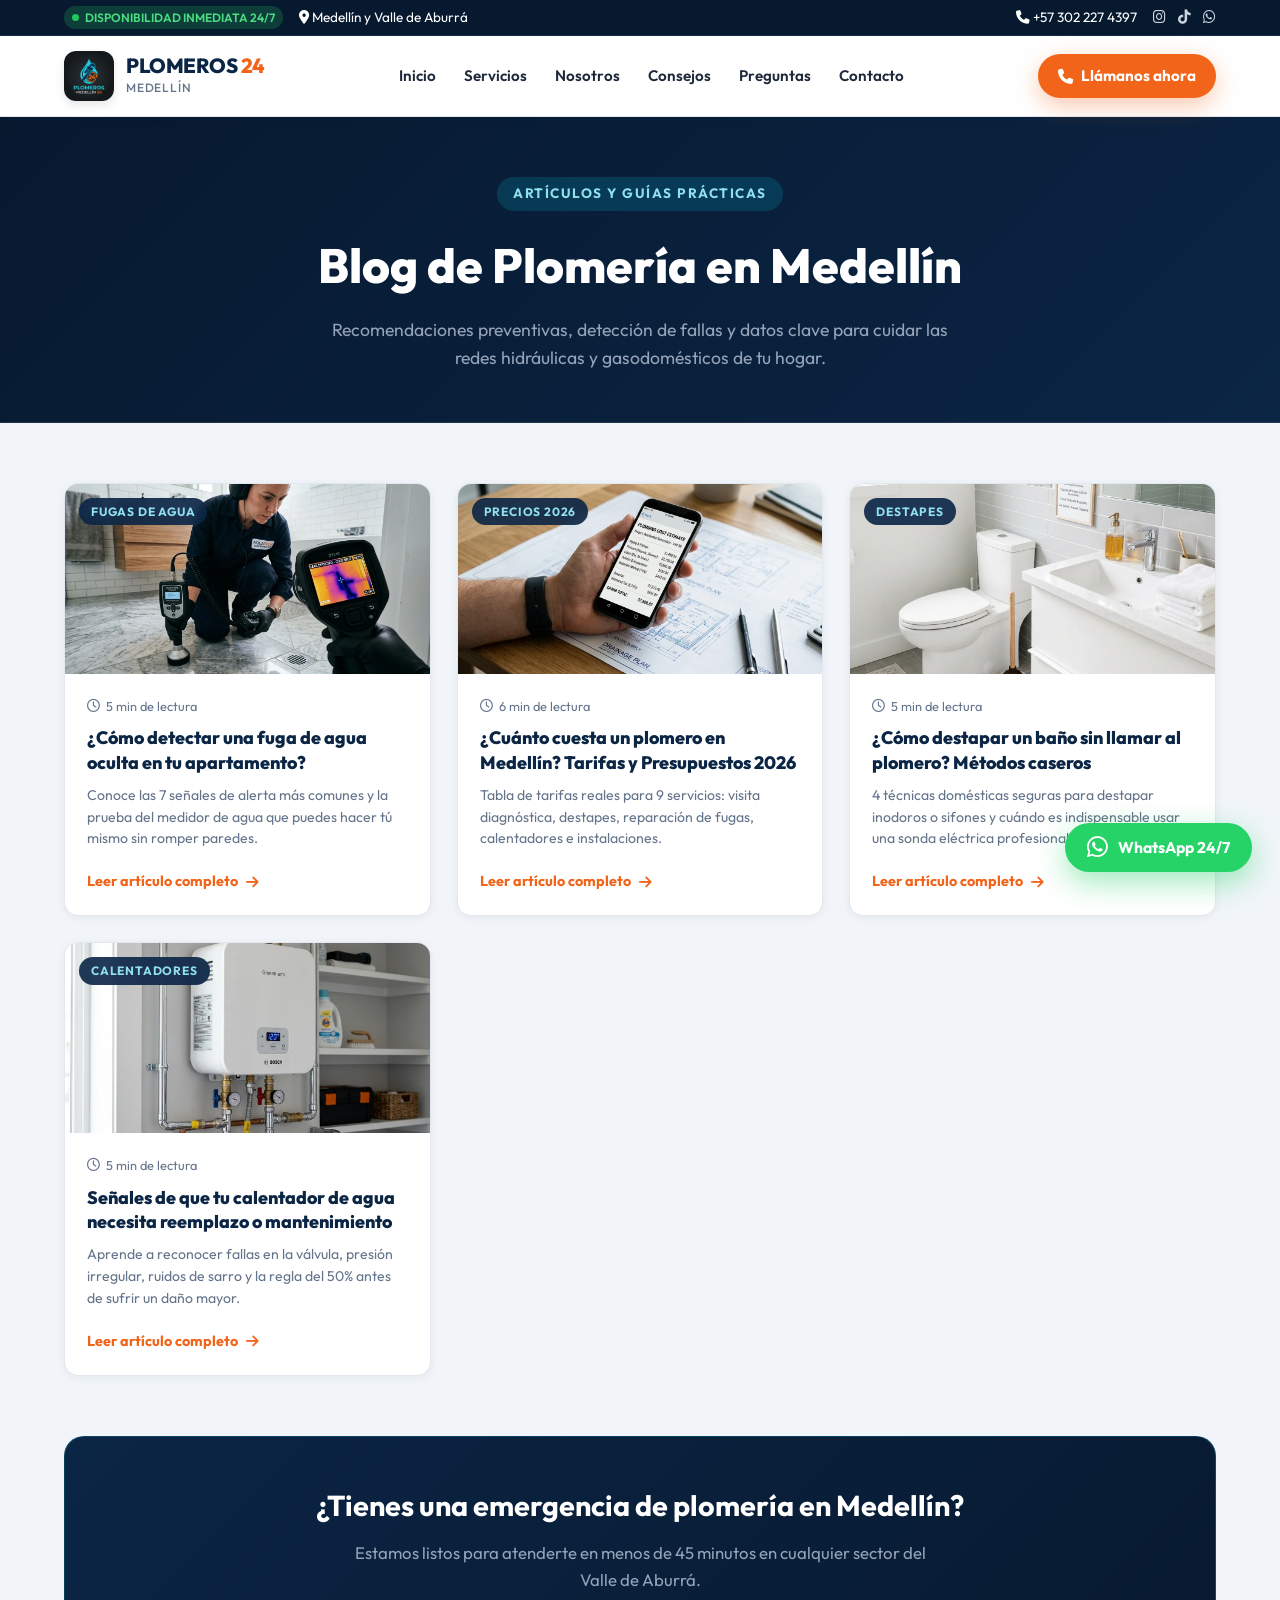
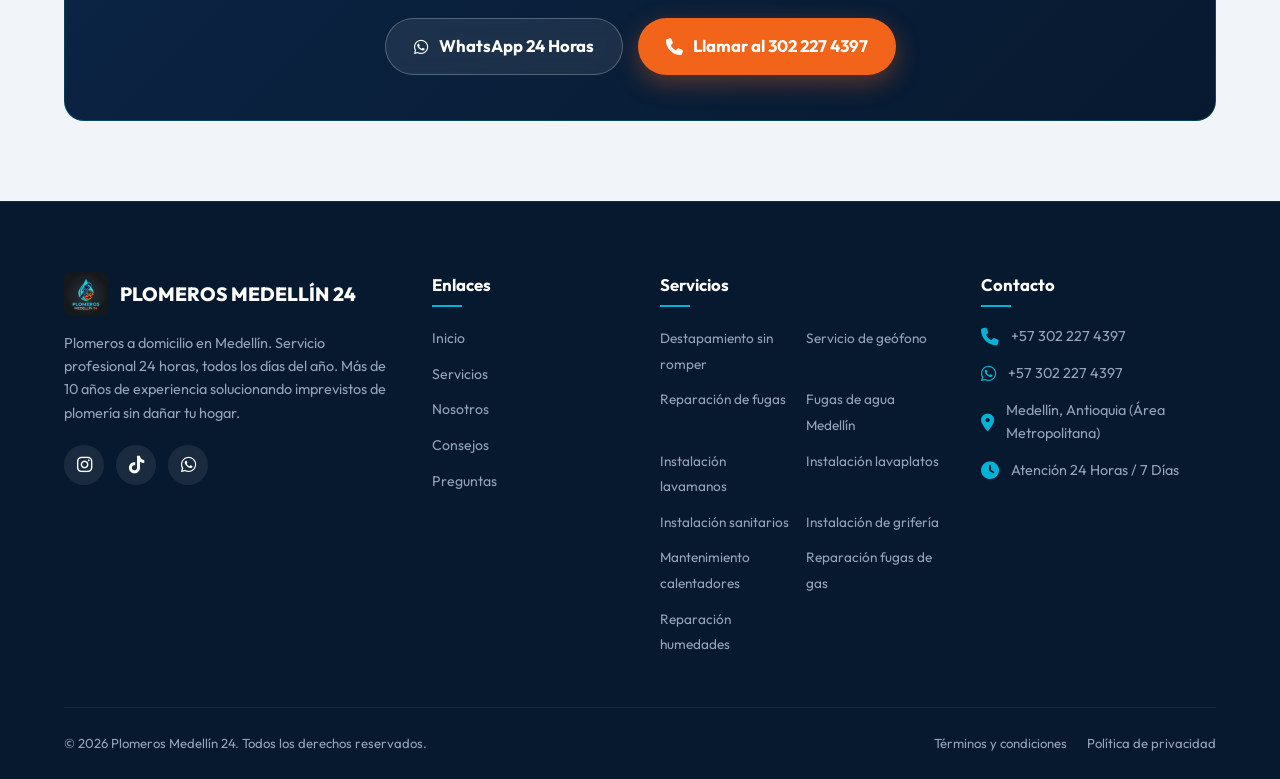
==== blog/index.html @ 1eb2a6a0 "feat: add blog section articles and link them from the main page" ====
<!DOCTYPE html>
<html lang="es">

<head>
  <meta charset="UTF-8">
  <meta name="viewport" content="width=device-width, initial-scale=1.0">
  <title>Blog de Plomería Medellín | Consejos, Guías y Precios 2026</title>
  <meta name="description"
    content="Blog oficial de Plomeros Medellín 24: Consejos expertos sobre cómo detectar fugas ocultas, precios reales de plomería 2026, cómo destapar baños y cuándo cambiar tu calentador.">
  <link rel="icon" type="image/webp" href="../images/logo.webp">

  <!-- Google Fonts: Outfit -->
  <link rel="preconnect" href="https://fonts.googleapis.com">
  <link rel="preconnect" href="https://fonts.gstatic.com" crossorigin>
  <link href="https://fonts.googleapis.com/css2?family=Outfit:wght@400;500;600;700;800;900&display=swap"
    rel="stylesheet">

  <!-- Font Awesome Icons -->
  <link rel="stylesheet" href="https://cdnjs.cloudflare.com/ajax/libs/font-awesome/6.5.1/css/all.min.css"
    integrity="sha512-DTOQO9RWCH3ppGqcWaEA1BIZOC6xxalwEsw9c2QQeAIftl+Vegovlnee1c9QX4TctnWMn13TZye+giMm8e2LwA=="
    crossorigin="anonymous" referrerpolicy="no-referrer" />

  <!-- Custom Stylesheet -->
  <link rel="stylesheet" href="../css/styles.css">
  <style>
    .blog-header-banner {
      background: linear-gradient(135deg, var(--primary-dark) 0%, var(--primary-blue) 100%);
      padding: 60px 0 50px;
      text-align: center;
      color: #ffffff;
      border-bottom: 1px solid rgba(255, 255, 255, 0.1);
    }
    .blog-header-banner .badge {
      display: inline-block;
      background: rgba(0, 180, 216, 0.18);
      color: var(--accent-cyan-light);
      padding: 6px 16px;
      border-radius: var(--radius-pill);
      font-weight: 700;
      font-size: 0.85rem;
      letter-spacing: 1.5px;
      text-transform: uppercase;
      margin-bottom: 16px;
    }
    .blog-header-banner h1 {
      font-size: clamp(2rem, 4vw, 3rem);
      font-weight: 800;
      margin-bottom: 12px;
    }
    .blog-header-banner p {
      color: var(--text-light);
      max-width: 650px;
      margin: 0 auto;
      font-size: 1.1rem;
    }
    .blog-listing-container {
      padding: 60px 0 80px;
      background: var(--bg-alt);
    }
  </style>
</head>

<body>

  <!-- Barra Superior -->
  <div class="top-notice-bar">
    <div class="container top-notice-content">
      <div class="top-notice-left">
        <span class="top-badge-live"><span class="pulse-dot"></span> DISPONIBILIDAD INMEDIATA 24/7</span>
        <span><i class="fa-solid fa-location-dot"></i> Medellín y Valle de Aburrá</span>
      </div>
      <div class="top-notice-right">
        <span><i class="fa-solid fa-phone"></i> +57 302 227 4397</span>
        <div class="social-top-links">
          <a href="https://www.instagram.com/plome_romedellin?utm_source=qr&stkn=MThpMDJuYzloNTFpag==" target="_blank"
            rel="noopener noreferrer" aria-label="Instagram"><i class="fa-brands fa-instagram"></i></a>
          <a href="https://www.tiktok.com/@juanurrego91?_r=1&_t=ZS-9AB4Qur4TrR" target="_blank"
            rel="noopener noreferrer" aria-label="TikTok"><i class="fa-brands fa-tiktok"></i></a>
          <a href="https://wa.me/573022274397" target="_blank" rel="noopener noreferrer" aria-label="WhatsApp"><i
              class="fa-brands fa-whatsapp"></i></a>
        </div>
      </div>
    </div>
  </div>

  <!-- Header / Navbar Principal -->
  <header class="header">
    <div class="container navbar">
      <a href="../index.html" class="logo-brand">
        <img src="../images/logo.webp" alt="Logo Plomeros Medellín 24" class="logo-img">
        <div class="logo-text-wrap">
          <span class="brand-title">PLOMEROS <span>24</span></span>
          <span class="brand-tagline">MEDELLÍN</span>
        </div>
      </a>

      <nav>
        <ul class="nav-links" id="navLinks">
          <li><a href="../index.html">Inicio</a></li>
          <li><a href="../index.html#servicios">Servicios</a></li>
          <li><a href="../index.html#nosotros">Nosotros</a></li>
          <li><a href="../index.html#consejos">Consejos</a></li>
          <li><a href="../index.html#faq">Preguntas</a></li>
          <li><a href="../index.html#contacto">Contacto</a></li>
        </ul>
      </nav>

      <div class="nav-actions">
        <a href="tel:+573022274397" class="btn-header-call">
          <i class="fa-solid fa-phone"></i>
          <span>Llámanos ahora</span>
        </a>
      </div>
    </div>
  </header>

  <!-- Banner del Blog -->
  <div class="blog-header-banner">
    <div class="container">
      <span class="badge">Artículos y Guías Prácticas</span>
      <h1>Blog de Plomería en Medellín</h1>
      <p>Recomendaciones preventivas, detección de fallas y datos clave para cuidar las redes hidráulicas y gasodomésticos de tu hogar.</p>
    </div>
  </div>

  <!-- Grid de Artículos -->
  <main class="blog-listing-container">
    <div class="container">
      <div class="blog-grid">

        <!-- Artículo 1: Fugas Ocultas -->
        <article class="blog-card">
          <div class="blog-card-img">
            <img src="../images/geofono.webp" alt="Detectar fuga de agua oculta en apartamento" loading="lazy">
            <span class="blog-category-tag">Fugas de Agua</span>
          </div>
          <div class="blog-card-body">
            <div class="blog-meta-date"><i class="fa-regular fa-clock"></i> 5 min de lectura</div>
            <h2 class="blog-card-title">
              <a href="detectar-fuga-agua-oculta-apartamento.html">¿Cómo detectar una fuga de agua oculta en tu apartamento?</a>
            </h2>
            <p class="blog-card-desc">Conoce las 7 señales de alerta más comunes y la prueba del medidor de agua que puedes hacer tú mismo sin romper paredes.</p>
            <a href="detectar-fuga-agua-oculta-apartamento.html" class="blog-read-more">
              Leer artículo completo <i class="fa-solid fa-arrow-right"></i>
            </a>
          </div>
        </article>

        <!-- Artículo 2: Precios 2026 -->
        <article class="blog-card">
          <div class="blog-card-img">
            <img src="../images/blog_precios.webp" alt="Cuánto cuesta un plomero en Medellín precios 2026" loading="lazy">
            <span class="blog-category-tag">Precios 2026</span>
          </div>
          <div class="blog-card-body">
            <div class="blog-meta-date"><i class="fa-regular fa-clock"></i> 6 min de lectura</div>
            <h2 class="blog-card-title">
              <a href="cuanto-cuesta-plomero-medellin-2026.html">¿Cuánto cuesta un plomero en Medellín? Tarifas y Presupuestos 2026</a>
            </h2>
            <p class="blog-card-desc">Tabla de tarifas reales para 9 servicios: visita diagnóstica, destapes, reparación de fugas, calentadores e instalaciones.</p>
            <a href="cuanto-cuesta-plomero-medellin-2026.html" class="blog-read-more">
              Leer artículo completo <i class="fa-solid fa-arrow-right"></i>
            </a>
          </div>
        </article>

        <!-- Artículo 3: Destapar Baños -->
        <article class="blog-card">
          <div class="blog-card-img">
            <img src="../images/blog_destape.webp" alt="Cómo destapar un baño sin llamar al plomero" loading="lazy">
            <span class="blog-category-tag">Destapes</span>
          </div>
          <div class="blog-card-body">
            <div class="blog-meta-date"><i class="fa-regular fa-clock"></i> 5 min de lectura</div>
            <h2 class="blog-card-title">
              <a href="como-destapar-bano-sin-plomero.html">¿Cómo destapar un baño sin llamar al plomero? Métodos caseros</a>
            </h2>
            <p class="blog-card-desc">4 técnicas domésticas seguras para destapar inodoros o sifones y cuándo es indispensable usar una sonda eléctrica profesional.</p>
            <a href="como-destapar-bano-sin-plomero.html" class="blog-read-more">
              Leer artículo completo <i class="fa-solid fa-arrow-right"></i>
            </a>
          </div>
        </article>

        <!-- Artículo 4: Calentadores -->
        <article class="blog-card">
          <div class="blog-card-img">
            <img src="../images/serv_calentador.webp" alt="Señales de que tu calentador de agua necesita reemplazo" loading="lazy">
            <span class="blog-category-tag">Calentadores</span>
          </div>
          <div class="blog-card-body">
            <div class="blog-meta-date"><i class="fa-regular fa-clock"></i> 5 min de lectura</div>
            <h2 class="blog-card-title">
              <a href="senales-calentador-agua-reemplazo.html">Señales de que tu calentador de agua necesita reemplazo o mantenimiento</a>
            </h2>
            <p class="blog-card-desc">Aprende a reconocer fallas en la válvula, presión irregular, ruidos de sarro y la regla del 50% antes de sufrir un daño mayor.</p>
            <a href="senales-calentador-agua-reemplazo.html" class="blog-read-more">
              Leer artículo completo <i class="fa-solid fa-arrow-right"></i>
            </a>
          </div>
        </article>

      </div>

      <!-- Banner de Soporte Directo -->
      <div style="background: linear-gradient(135deg, var(--primary-blue), var(--primary-dark)); padding: 45px; border-radius: var(--radius-lg); margin-top: 60px; text-align: center; color: #fff; border: 1px solid rgba(0, 180, 216, 0.25);">
        <h3 style="font-size: 1.8rem; margin-bottom: 12px;">¿Tienes una emergencia de plomería en Medellín?</h3>
        <p style="color: var(--text-light); max-width: 600px; margin: 0 auto 25px; font-size: 1.05rem;">
          Estamos listos para atenderte en menos de 45 minutos en cualquier sector del Valle de Aburrá.
        </p>
        <div style="display: flex; justify-content: center; gap: 15px; flex-wrap: wrap;">
          <a href="https://wa.me/573022274397?text=Hola,%20tengo%20una%20emergencia%20de%20plomería%20en%20Medellín." target="_blank" rel="noopener noreferrer" class="btn-whatsapp-hero">
            <i class="fa-brands fa-whatsapp"></i> WhatsApp 24 Horas
          </a>
          <a href="tel:+573022274397" class="btn-primary-hero">
            <i class="fa-solid fa-phone"></i> Llamar al 302 227 4397
          </a>
        </div>
      </div>

    </div>
  </main>

  <!-- Footer -->
  <footer class="footer" id="contacto">
    <div class="container">
      <div class="footer-top-grid">
        <div class="footer-brand">
          <div class="footer-logo-row">
            <img src="../images/logo.webp" alt="Logo Plomeros Medellín 24" class="footer-logo-img">
            <h3>PLOMEROS MEDELLÍN 24</h3>
          </div>
          <p>
            Plomeros a domicilio en Medellín. Servicio profesional 24 horas, todos los días del año. Más de 10 años de
            experiencia solucionando imprevistos de plomería sin dañar tu hogar.
          </p>
          <div class="footer-social-icons">
            <a href="https://www.instagram.com/plome_romedellin?utm_source=qr&stkn=MThpMDJuYzloNTFpag==" target="_blank"
              rel="noopener noreferrer" aria-label="Instagram"><i class="fa-brands fa-instagram"></i></a>
            <a href="https://www.tiktok.com/@juanurrego91?_r=1&_t=ZS-9AB4Qur4TrR" target="_blank"
              rel="noopener noreferrer" aria-label="TikTok"><i class="fa-brands fa-tiktok"></i></a>
            <a href="https://wa.me/573022274397" target="_blank" rel="noopener noreferrer" aria-label="WhatsApp"><i
                class="fa-brands fa-whatsapp"></i></a>
          </div>
        </div>

        <div class="footer-col">
          <h4>Enlaces</h4>
          <ul class="footer-links-list">
            <li><a href="../index.html">Inicio</a></li>
            <li><a href="../index.html#servicios">Servicios</a></li>
            <li><a href="../index.html#nosotros">Nosotros</a></li>
            <li><a href="../index.html#consejos">Consejos</a></li>
            <li><a href="../index.html#faq">Preguntas</a></li>
          </ul>
        </div>

        <div class="footer-col">
          <h4>Servicios</h4>
          <ul class="footer-services-2col">
            <li><a href="../index.html#servicios">Destapamiento sin romper</a></li>
            <li><a href="../index.html#servicios">Servicio de geófono</a></li>
            <li><a href="../index.html#servicios">Reparación de fugas</a></li>
            <li><a href="../index.html#servicios">Fugas de agua Medellín</a></li>
            <li><a href="../index.html#servicios">Instalación lavamanos</a></li>
            <li><a href="../index.html#servicios">Instalación lavaplatos</a></li>
            <li><a href="../index.html#servicios">Instalación sanitarios</a></li>
            <li><a href="../index.html#servicios">Instalación de grifería</a></li>
            <li><a href="../index.html#servicios">Mantenimiento calentadores</a></li>
            <li><a href="../index.html#servicios">Reparación fugas de gas</a></li>
            <li><a href="../index.html#servicios">Reparación humedades</a></li>
          </ul>
        </div>

        <div class="footer-col">
          <h4>Contacto</h4>
          <ul class="footer-contact-list">
            <li>
              <i class="fa-solid fa-phone"></i>
              <span>+57 302 227 4397</span>
            </li>
            <li>
              <i class="fa-brands fa-whatsapp"></i>
              <span>+57 302 227 4397</span>
            </li>
            <li>
              <i class="fa-solid fa-location-dot"></i>
              <span>Medellín, Antioquia (Área Metropolitana)</span>
            </li>
            <li>
              <i class="fa-solid fa-clock"></i>
              <span>Atención 24 Horas / 7 Días</span>
            </li>
          </ul>
        </div>
      </div>

      <div class="footer-bottom">
        <p>&copy; 2026 Plomeros Medellín 24. Todos los derechos reservados.</p>
        <div class="footer-bottom-links">
          <a href="#">Términos y condiciones</a>
          <a href="#">Política de privacidad</a>
        </div>
      </div>
    </div>
  </footer>

  <!-- Botón Flotante de WhatsApp -->
  <a href="https://wa.me/573022274397?text=Hola,%20leí%20su%20blog%20y%20necesito%20asesoría%20de%20plomería."
    target="_blank" rel="noopener noreferrer" class="floating-whatsapp-btn" aria-label="Escríbenos a WhatsApp">
    <i class="fa-brands fa-whatsapp"></i>
    <span>WhatsApp 24/7</span>
  </a>

</body>

</html>
---- css/styles.css ----
:root {
  --primary-blue: #0b2545;
  --primary-dark: #07192f;
  --accent-cyan: #00b4d8;
  --accent-cyan-light: #90e0ef;
  --accent-orange: #f26419;
  --accent-orange-hover: #d9530e;
  --whatsapp-green: #25d366;
  --whatsapp-dark: #1eb954;
  --text-main: #1e293b;
  --text-muted: #64748b;
  --text-light: #94a3b8;
  --bg-light: #f8fafc;
  --bg-card: #ffffff;
  --bg-alt: #f1f5f9;
  --border-color: #e2e8f0;
  --shadow-sm: 0 2px 8px rgba(11, 37, 69, 0.06);
  --shadow-md: 0 8px 24px rgba(11, 37, 69, 0.08);
  --shadow-lg: 0 16px 36px rgba(11, 37, 69, 0.12);
  --shadow-orange: 0 8px 25px rgba(242, 100, 25, 0.35);
  --shadow-whatsapp: 0 8px 25px rgba(37, 211, 102, 0.35);
  --radius-sm: 8px;
  --radius-md: 14px;
  --radius-lg: 20px;
  --radius-pill: 9999px;
  --transition: all 0.3s cubic-bezier(0.16, 1, 0.3, 1);
  --container-max: 1200px;
}

* {
  box-sizing: border-box;
  margin: 0;
  padding: 0;
}

html {
  scroll-behavior: smooth;
  font-family: 'Outfit', sans-serif;
  color: var(--text-main);
  background-color: var(--primary-dark);
}

body {
  line-height: 1.6;
  overflow-x: hidden;
  background-color: #ffffff;
}

a {
  text-decoration: none;
  color: inherit;
  transition: var(--transition);
}

img {
  max-width: 100%;
  display: block;
  height: auto;
}

.container {
  width: 90%;
  max-width: var(--container-max);
  margin: 0 auto;
}

/* ==================== TOP BAR ==================== */
.top-notice-bar {
  background: var(--primary-dark);
  color: #fff;
  font-size: 0.85rem;
  padding: 6px 0;
  border-bottom: 1px solid rgba(255, 255, 255, 0.08);
}

.top-notice-content {
  display: flex;
  justify-content: space-between;
  align-items: center;
}

.top-notice-left, .top-notice-right {
  display: flex;
  align-items: center;
  gap: 16px;
}

.top-badge-live {
  display: inline-flex;
  align-items: center;
  gap: 6px;
  background: rgba(37, 211, 102, 0.2);
  color: #4ade80;
  padding: 2px 8px;
  border-radius: var(--radius-pill);
  font-size: 0.75rem;
  font-weight: 600;
}

.pulse-dot {
  width: 7px;
  height: 7px;
  border-radius: 50%;
  background-color: #22c55e;
  animation: pulse 1.8s infinite;
}

@keyframes pulse {
  0% { transform: scale(0.95); box-shadow: 0 0 0 0 rgba(34, 197, 94, 0.7); }
  70% { transform: scale(1.1); box-shadow: 0 0 0 8px rgba(34, 197, 94, 0); }
  100% { transform: scale(0.95); box-shadow: 0 0 0 0 rgba(34, 197, 94, 0); }
}

.social-top-links {
  display: flex;
  gap: 12px;
}

.social-top-links a {
  color: #cbd5e1;
  font-size: 0.9rem;
}

.social-top-links a:hover {
  color: var(--accent-cyan-light);
  transform: translateY(-2px);
}

/* ==================== NAVBAR ==================== */
.header {
  position: sticky;
  top: 0;
  z-index: 1000;
  background: rgba(255, 255, 255, 0.95);
  backdrop-filter: blur(12px);
  border-bottom: 1px solid var(--border-color);
  box-shadow: var(--shadow-sm);
  transition: var(--transition);
}

.navbar {
  display: flex;
  justify-content: space-between;
  align-items: center;
  height: 80px;
}

.logo-brand {
  display: flex;
  align-items: center;
  gap: 12px;
}

.logo-img {
  width: 50px;
  height: 50px;
  border-radius: 12px;
  object-fit: cover;
  box-shadow: 0 4px 10px rgba(0,0,0,0.1);
}

.logo-text-wrap {
  display: flex;
  flex-direction: column;
}

.brand-title {
  font-weight: 800;
  font-size: 1.28rem;
  line-height: 1.1;
  color: var(--primary-blue);
  letter-spacing: -0.5px;
}

.brand-title span {
  color: var(--accent-orange);
}

.brand-tagline {
  font-size: 0.75rem;
  color: var(--text-muted);
  font-weight: 500;
  text-transform: uppercase;
  letter-spacing: 0.8px;
}

.nav-links {
  display: flex;
  align-items: center;
  list-style: none;
  gap: 28px;
}

.nav-links a {
  font-weight: 600;
  font-size: 0.95rem;
  color: var(--text-main);
  position: relative;
  padding: 4px 0;
}

.nav-links a:hover {
  color: var(--accent-orange);
}

.nav-links a::after {
  content: '';
  position: absolute;
  bottom: 0;
  left: 0;
  width: 0;
  height: 2px;
  background: var(--accent-orange);
  transition: width 0.3s;
}

.nav-links a:hover::after {
  width: 100%;
}

.nav-actions {
  display: flex;
  align-items: center;
  gap: 12px;
}

.btn-header-call {
  background: var(--accent-orange);
  color: #fff;
  padding: 10px 20px;
  border-radius: var(--radius-pill);
  font-weight: 700;
  font-size: 0.95rem;
  display: flex;
  align-items: center;
  gap: 8px;
  box-shadow: var(--shadow-orange);
}

.btn-header-call:hover {
  background: var(--accent-orange-hover);
  transform: translateY(-2px);
}

.mobile-toggle {
  display: none;
  background: none;
  border: none;
  font-size: 1.6rem;
  color: var(--primary-blue);
  cursor: pointer;
}

/* ==================== HERO SECTION ==================== */
.hero-section {
  position: relative;
  background: linear-gradient(135deg, #07192f 0%, #0b2545 60%, #134074 100%);
  color: #ffffff;
  padding: 70px 0 90px;
  overflow: hidden;
}

.hero-section::before {
  content: '';
  position: absolute;
  top: -20%;
  right: -10%;
  width: 600px;
  height: 600px;
  background: radial-gradient(circle, rgba(0, 180, 216, 0.15) 0%, rgba(0, 0, 0, 0) 70%);
  border-radius: 50%;
  pointer-events: none;
}

.hero-grid {
  display: grid;
  grid-template-columns: 1.15fr 0.85fr;
  gap: 50px;
  align-items: center;
}

.hero-badge-tag {
  display: inline-flex;
  align-items: center;
  gap: 8px;
  background: rgba(0, 180, 216, 0.15);
  border: 1px solid rgba(0, 180, 216, 0.4);
  color: var(--accent-cyan-light);
  padding: 6px 16px;
  border-radius: var(--radius-pill);
  font-size: 0.82rem;
  font-weight: 700;
  text-transform: uppercase;
  letter-spacing: 1px;
  margin-bottom: 20px;
}

.hero-title {
  font-size: 3.2rem;
  line-height: 1.12;
  font-weight: 800;
  letter-spacing: -1px;
  margin-bottom: 20px;
}

.hero-title .highlight-blue {
  color: var(--accent-cyan);
  display: block;
}

.hero-description {
  font-size: 1.15rem;
  color: #cbd5e1;
  max-width: 540px;
  margin-bottom: 34px;
}

.hero-cta-group {
  display: flex;
  flex-wrap: wrap;
  gap: 16px;
  margin-bottom: 40px;
}

.btn-primary-hero {
  background: var(--accent-orange);
  color: #ffffff;
  padding: 14px 28px;
  border-radius: var(--radius-pill);
  font-weight: 700;
  font-size: 1.05rem;
  display: inline-flex;
  align-items: center;
  gap: 10px;
  box-shadow: var(--shadow-orange);
}

.btn-primary-hero:hover {
  background: var(--accent-orange-hover);
  transform: translateY(-3px);
  box-shadow: 0 12px 28px rgba(242, 100, 25, 0.45);
}

.btn-whatsapp-hero {
  background: rgba(255, 255, 255, 0.08);
  border: 1.5px solid rgba(255, 255, 255, 0.25);
  color: #ffffff;
  padding: 14px 28px;
  border-radius: var(--radius-pill);
  font-weight: 700;
  font-size: 1.05rem;
  display: inline-flex;
  align-items: center;
  gap: 10px;
  backdrop-filter: blur(8px);
}

.btn-whatsapp-hero:hover {
  background: var(--whatsapp-green);
  border-color: var(--whatsapp-green);
  box-shadow: var(--shadow-whatsapp);
  transform: translateY(-3px);
}

.hero-features-bar {
  display: flex;
  flex-wrap: wrap;
  gap: 24px;
  border-top: 1px solid rgba(255, 255, 255, 0.12);
  padding-top: 24px;
}

.hero-feat-item {
  display: flex;
  align-items: center;
  gap: 10px;
  font-size: 0.95rem;
  font-weight: 600;
  color: #e2e8f0;
}

.hero-feat-item i {
  color: var(--accent-cyan);
  font-size: 1.25rem;
}

.hero-image-wrap {
  position: relative;
}

.hero-main-img {
  width: 100%;
  border-radius: var(--radius-lg);
  box-shadow: 0 25px 50px rgba(0, 0, 0, 0.4);
  border: 3px solid rgba(255, 255, 255, 0.1);
  transform: perspective(1000px) rotateY(-4deg);
  transition: transform 0.5s ease;
}

.hero-main-img:hover {
  transform: perspective(1000px) rotateY(0deg) scale(1.02);
}

.hero-floating-card {
  position: absolute;
  bottom: -20px;
  left: -25px;
  background: rgba(11, 37, 69, 0.92);
  backdrop-filter: blur(12px);
  border: 1px solid rgba(0, 180, 216, 0.4);
  padding: 14px 20px;
  border-radius: var(--radius-md);
  color: #fff;
  display: flex;
  align-items: center;
  gap: 14px;
  box-shadow: var(--shadow-lg);
}

.hero-floating-card i {
  font-size: 2rem;
  color: var(--accent-orange);
}

.floating-card-txt strong {
  display: block;
  font-size: 1.1rem;
  color: #fff;
}

.floating-card-txt span {
  font-size: 0.8rem;
  color: var(--accent-cyan-light);
}

/* ==================== SERVICES SECTION ==================== */
.services-section {
  padding: 100px 0;
  background: #ffffff;
}

.section-header {
  text-align: center;
  max-width: 720px;
  margin: 0 auto 60px;
}

.section-tag {
  color: var(--accent-orange);
  font-weight: 800;
  font-size: 0.88rem;
  text-transform: uppercase;
  letter-spacing: 1.5px;
  display: inline-block;
  margin-bottom: 10px;
}

.section-title {
  font-size: 2.5rem;
  font-weight: 800;
  color: var(--primary-blue);
  line-height: 1.2;
  margin-bottom: 16px;
}

.section-title span {
  color: var(--accent-cyan);
}

.section-desc {
  font-size: 1.05rem;
  color: var(--text-muted);
}

.services-grid {
  display: grid;
  grid-template-columns: repeat(auto-fill, minmax(280px, 1fr));
  gap: 26px;
}

.service-card {
  background: var(--bg-card);
  border: 1px solid var(--border-color);
  border-radius: var(--radius-md);
  overflow: hidden;
  transition: var(--transition);
  display: flex;
  flex-direction: column;
  position: relative;
  box-shadow: var(--shadow-sm);
}

.service-card:hover {
  transform: translateY(-6px);
  border-color: rgba(0, 180, 216, 0.5);
  box-shadow: var(--shadow-lg);
}

.service-card-img-wrap {
  position: relative;
  width: 100%;
  height: 175px;
  overflow: hidden;
  background: #e2e8f0;
}

.service-card-img-wrap img {
  width: 100%;
  height: 100%;
  object-fit: cover;
  transition: transform 0.5s ease;
}

.service-card:hover .service-card-img-wrap img {
  transform: scale(1.08);
}

.service-icon-badge {
  position: absolute;
  bottom: 12px;
  left: 14px;
  width: 42px;
  height: 42px;
  border-radius: 12px;
  background: #0284c7;
  color: #ffffff;
  display: flex;
  align-items: center;
  justify-content: center;
  font-size: 1.15rem;
  box-shadow: 0 4px 12px rgba(2, 132, 199, 0.4);
  transition: var(--transition);
}

.service-card:hover .service-icon-badge {
  background: var(--accent-orange);
  box-shadow: var(--shadow-orange);
  transform: scale(1.08);
}

.service-card-body {
  padding: 22px;
  display: flex;
  flex-direction: column;
  flex-grow: 1;
}

.service-card h3 {
  font-size: 1.15rem;
  font-weight: 700;
  color: var(--primary-blue);
  margin-bottom: 8px;
}

.service-card p {
  font-size: 0.9rem;
  color: var(--text-muted);
  line-height: 1.5;
  margin-bottom: 18px;
  flex-grow: 1;
}

.service-cta-link {
  font-size: 0.88rem;
  font-weight: 700;
  color: var(--accent-orange);
  display: inline-flex;
  align-items: center;
  gap: 6px;
  margin-top: auto;
}

.service-cta-link:hover {
  gap: 10px;
}

/* ==================== 24/7 PROMO BANNER ==================== */
.banner-24hours {
  background: linear-gradient(135deg, #07192f 0%, #0b2545 100%);
  color: #fff;
  padding: 80px 0;
  position: relative;
  overflow: hidden;
}

.banner-grid {
  display: grid;
  grid-template-columns: 1fr 1fr;
  gap: 50px;
  align-items: center;
}

.banner-content .tag-sub {
  color: var(--accent-cyan-light);
  font-size: 0.85rem;
  font-weight: 700;
  text-transform: uppercase;
  letter-spacing: 1.2px;
  margin-bottom: 12px;
}

.banner-content h2 {
  font-size: 2.6rem;
  line-height: 1.18;
  font-weight: 800;
  margin-bottom: 20px;
}

.banner-content h2 span {
  color: var(--accent-cyan);
}

.banner-content p {
  color: #cbd5e1;
  font-size: 1.05rem;
  margin-bottom: 30px;
}

.banner-badges-grid {
  display: grid;
  grid-template-columns: repeat(2, 1fr);
  gap: 16px;
  margin-bottom: 36px;
}

.banner-badge-item {
  background: rgba(255, 255, 255, 0.05);
  border: 1px solid rgba(255, 255, 255, 0.1);
  padding: 14px 16px;
  border-radius: var(--radius-md);
  display: flex;
  align-items: center;
  gap: 12px;
}

.banner-badge-item i {
  font-size: 1.5rem;
  color: var(--accent-cyan);
}

.banner-badge-item strong {
  display: block;
  font-size: 0.95rem;
  color: #fff;
}

.banner-badge-item span {
  font-size: 0.8rem;
  color: #94a3b8;
}

.banner-image-wrap img {
  border-radius: var(--radius-lg);
  box-shadow: 0 20px 40px rgba(0, 0, 0, 0.4);
  border: 3px solid rgba(255, 255, 255, 0.1);
}

/* ==================== CALL TO ACTION BAR ==================== */
.cta-highlight-strip {
  background: linear-gradient(90deg, #e0f2fe 0%, #bae6fd 100%);
  padding: 40px 0;
  border-top: 1px solid #93c5fd;
  border-bottom: 1px solid #93c5fd;
}

.cta-strip-inner {
  display: flex;
  justify-content: space-between;
  align-items: center;
  flex-wrap: wrap;
  gap: 24px;
}

.cta-strip-text h2 {
  font-size: 1.9rem;
  font-weight: 800;
  color: var(--primary-blue);
}

.cta-strip-text h2 span {
  color: #0284c7;
}

.cta-strip-text p {
  color: #475569;
  font-size: 1.05rem;
}

.cta-strip-btn {
  background: var(--accent-orange);
  color: #ffffff;
  padding: 16px 36px;
  border-radius: var(--radius-pill);
  font-size: 1.15rem;
  font-weight: 800;
  display: inline-flex;
  align-items: center;
  gap: 12px;
  box-shadow: var(--shadow-orange);
}

.cta-strip-btn:hover {
  background: var(--accent-orange-hover);
  transform: scale(1.03);
}

/* ==================== HOW WE WORK (STEPS) ==================== */
.steps-section {
  padding: 100px 0 80px;
  background: var(--bg-light);
}

.steps-grid {
  display: grid;
  grid-template-columns: repeat(4, 1fr);
  gap: 24px;
  position: relative;
  margin-bottom: 60px;
}

.step-card {
  background: #ffffff;
  padding: 30px 20px;
  border-radius: var(--radius-md);
  text-align: center;
  border: 1px solid var(--border-color);
  box-shadow: var(--shadow-sm);
  position: relative;
  transition: var(--transition);
}

.step-card:hover {
  transform: translateY(-5px);
  box-shadow: var(--shadow-md);
  border-color: var(--accent-cyan);
}

.step-number-circle {
  width: 56px;
  height: 56px;
  border-radius: 50%;
  background: linear-gradient(135deg, var(--primary-blue) 0%, var(--accent-cyan) 100%);
  color: #ffffff;
  font-weight: 800;
  font-size: 1.3rem;
  display: flex;
  align-items: center;
  justify-content: center;
  margin: 0 auto 20px;
  box-shadow: 0 4px 15px rgba(0, 180, 216, 0.35);
}

.step-icon {
  font-size: 2rem;
  color: var(--accent-orange);
  margin-bottom: 12px;
}

.step-card h3 {
  font-size: 1.15rem;
  font-weight: 700;
  color: var(--primary-blue);
  margin-bottom: 8px;
}

.step-card p {
  font-size: 0.88rem;
  color: var(--text-muted);
}

/* Gallery Strip */
.gallery-strip-grid {
  display: grid;
  grid-template-columns: repeat(3, 1fr);
  gap: 20px;
}

.gallery-card {
  position: relative;
  border-radius: var(--radius-md);
  overflow: hidden;
  height: 230px;
  box-shadow: var(--shadow-md);
}

.gallery-card img {
  width: 100%;
  height: 100%;
  object-fit: cover;
  transition: transform 0.5s ease;
}

.gallery-card:hover img {
  transform: scale(1.08);
}

.gallery-badge {
  position: absolute;
  bottom: 12px;
  left: 12px;
  background: rgba(11, 37, 69, 0.85);
  color: #fff;
  padding: 6px 14px;
  border-radius: var(--radius-pill);
  font-size: 0.8rem;
  font-weight: 600;
  backdrop-filter: blur(5px);
}

/* ==================== TESTIMONIALS ==================== */
.testimonials-section {
  padding: 90px 0;
  background: #ffffff;
}

.testimonials-grid {
  display: grid;
  grid-template-columns: repeat(3, 1fr);
  gap: 28px;
}

.testimonial-card {
  background: var(--bg-light);
  border: 1px solid var(--border-color);
  border-radius: var(--radius-md);
  padding: 30px;
  display: flex;
  flex-direction: column;
  box-shadow: var(--shadow-sm);
  transition: var(--transition);
}

.testimonial-card:hover {
  transform: translateY(-5px);
  box-shadow: var(--shadow-md);
  border-color: #cbd5e1;
}

.stars-rating {
  color: #eab308;
  font-size: 1.1rem;
  margin-bottom: 16px;
}

.testimonial-text {
  font-style: italic;
  font-size: 0.95rem;
  color: #334155;
  margin-bottom: 24px;
  flex-grow: 1;
}

.client-meta {
  display: flex;
  align-items: center;
  gap: 14px;
}

.client-avatar {
  width: 48px;
  height: 48px;
  border-radius: 50%;
  background: var(--primary-blue);
  color: #fff;
  font-weight: 700;
  display: flex;
  align-items: center;
  justify-content: center;
  font-size: 1.1rem;
}

.client-info strong {
  display: block;
  font-size: 0.95rem;
  color: var(--primary-blue);
}

.client-info span {
  font-size: 0.82rem;
  color: var(--text-muted);
}

/* ==================== FOOTER ==================== */
.footer {
  background: var(--primary-dark);
  color: #94a3b8;
  padding: 70px 0 25px;
  border-top: 1px solid rgba(255, 255, 255, 0.08);
}

.footer-top-grid {
  display: grid;
  grid-template-columns: 1.4fr 0.8fr 1.2fr 1fr;
  gap: 40px;
  margin-bottom: 50px;
}

.footer-brand .footer-logo-row {
  display: flex;
  align-items: center;
  gap: 12px;
  margin-bottom: 16px;
}

.footer-logo-img {
  width: 44px;
  height: 44px;
  border-radius: 8px;
}

.footer-brand h3 {
  color: #ffffff;
  font-size: 1.2rem;
  font-weight: 800;
}

.footer-brand p {
  font-size: 0.9rem;
  line-height: 1.6;
  margin-bottom: 20px;
}

.footer-social-icons {
  display: flex;
  gap: 12px;
}

.footer-social-icons a {
  width: 40px;
  height: 40px;
  border-radius: 50%;
  background: rgba(255, 255, 255, 0.08);
  display: flex;
  align-items: center;
  justify-content: center;
  color: #ffffff;
  font-size: 1.1rem;
}

.footer-social-icons a:hover {
  background: var(--accent-orange);
  color: #ffffff;
  transform: translateY(-3px);
}

.footer-col h4 {
  color: #ffffff;
  font-size: 1.05rem;
  font-weight: 700;
  margin-bottom: 18px;
  position: relative;
  padding-bottom: 8px;
}

.footer-col h4::after {
  content: '';
  position: absolute;
  bottom: 0;
  left: 0;
  width: 30px;
  height: 2px;
  background: var(--accent-cyan);
}

.footer-links-list {
  list-style: none;
}

.footer-links-list li {
  margin-bottom: 10px;
}

.footer-links-list a {
  font-size: 0.88rem;
  color: #94a3b8;
}

.footer-links-list a:hover {
  color: var(--accent-cyan-light);
  padding-left: 4px;
}

.footer-services-2col {
  display: grid;
  grid-template-columns: 1fr 1fr;
  gap: 10px;
  list-style: none;
}

.footer-services-2col li a {
  font-size: 0.85rem;
  color: #94a3b8;
}

.footer-services-2col li a:hover {
  color: var(--accent-cyan-light);
}

.footer-contact-list {
  list-style: none;
}

.footer-contact-list li {
  display: flex;
  align-items: center;
  gap: 12px;
  margin-bottom: 14px;
  font-size: 0.9rem;
}

.footer-contact-list i {
  color: var(--accent-cyan);
  font-size: 1.1rem;
}

.footer-bottom {
  border-top: 1px solid rgba(255, 255, 255, 0.08);
  padding-top: 25px;
  display: flex;
  justify-content: space-between;
  align-items: center;
  font-size: 0.82rem;
}

.footer-bottom-links {
  display: flex;
  gap: 20px;
}

.footer-bottom-links a:hover {
  color: #fff;
}

/* ==================== FLOATING WHATSAPP BUTTON ==================== */
.floating-whatsapp-btn {
  position: fixed;
  bottom: 28px;
  right: 28px;
  z-index: 999;
  background-color: var(--whatsapp-green);
  color: #ffffff;
  display: flex;
  align-items: center;
  gap: 10px;
  padding: 12px 22px;
  border-radius: var(--radius-pill);
  box-shadow: 0 10px 30px rgba(37, 211, 102, 0.45);
  font-weight: 700;
  font-size: 0.98rem;
  transition: var(--transition);
  animation: floatPulse 3s infinite ease-in-out;
}

.floating-whatsapp-btn i {
  font-size: 1.5rem;
}

.floating-whatsapp-btn:hover {
  background-color: var(--whatsapp-dark);
  transform: translateY(-4px) scale(1.04);
}

@keyframes floatPulse {
  0%, 100% { transform: translateY(0); }
  50% { transform: translateY(-7px); }
}

/* ==================== BLOG & GUIAS DE PLOMERIA ==================== */
.blog-section {
  padding: 90px 0;
  background: var(--bg-alt);
}

.blog-grid {
  display: grid;
  grid-template-columns: repeat(auto-fill, minmax(280px, 1fr));
  gap: 26px;
  margin-bottom: 40px;
}

.blog-card {
  background: #ffffff;
  border-radius: var(--radius-md);
  overflow: hidden;
  border: 1px solid var(--border-color);
  box-shadow: var(--shadow-sm);
  transition: var(--transition);
  display: flex;
  flex-direction: column;
}

.blog-card:hover {
  transform: translateY(-6px);
  box-shadow: var(--shadow-lg);
  border-color: var(--accent-cyan);
}

.blog-card-img {
  position: relative;
  width: 100%;
  height: 190px;
  overflow: hidden;
  background: #cbd5e1;
}

.blog-card-img img {
  width: 100%;
  height: 100%;
  object-fit: cover;
  transition: transform 0.5s ease;
}

.blog-card:hover .blog-card-img img {
  transform: scale(1.08);
}

.blog-category-tag {
  position: absolute;
  top: 14px;
  left: 14px;
  background: rgba(11, 37, 69, 0.9);
  color: var(--accent-cyan-light);
  font-size: 0.75rem;
  font-weight: 700;
  padding: 4px 12px;
  border-radius: var(--radius-pill);
  backdrop-filter: blur(4px);
  text-transform: uppercase;
  letter-spacing: 0.8px;
}

.blog-card-body {
  padding: 22px;
  display: flex;
  flex-direction: column;
  flex-grow: 1;
}

.blog-meta-date {
  font-size: 0.8rem;
  color: var(--text-muted);
  display: flex;
  align-items: center;
  gap: 6px;
  margin-bottom: 10px;
}

.blog-card-title {
  font-size: 1.12rem;
  font-weight: 800;
  color: var(--primary-blue);
  line-height: 1.35;
  margin-bottom: 10px;
}

.blog-card-desc {
  font-size: 0.88rem;
  color: var(--text-muted);
  line-height: 1.55;
  margin-bottom: 20px;
  flex-grow: 1;
}

.blog-read-more {
  display: inline-flex;
  align-items: center;
  gap: 8px;
  font-size: 0.9rem;
  font-weight: 700;
  color: var(--accent-orange);
  margin-top: auto;
}

.blog-read-more:hover {
  gap: 12px;
  color: var(--accent-orange-hover);
}

/* ==================== DETAILED ABOUT / EXPERIENCIA ==================== */
.company-detailed-section {
  padding: 90px 0;
  background: #ffffff;
}

.company-detailed-card {
  background: linear-gradient(135deg, #07192f 0%, #0b2545 100%);
  border-radius: var(--radius-lg);
  padding: 50px 40px;
  color: #ffffff;
  border: 1px solid rgba(0, 180, 216, 0.2);
  box-shadow: var(--shadow-lg);
  position: relative;
  overflow: hidden;
}

.company-detailed-card::after {
  content: '';
  position: absolute;
  top: -50%;
  right: -20%;
  width: 500px;
  height: 500px;
  background: radial-gradient(circle, rgba(0, 180, 216, 0.12) 0%, transparent 70%);
  pointer-events: none;
}

.company-detailed-grid {
  display: grid;
  grid-template-columns: 1.2fr 0.8fr;
  gap: 40px;
  align-items: center;
}

.company-detailed-content h2 {
  font-size: 2.2rem;
  font-weight: 800;
  line-height: 1.2;
  margin-bottom: 18px;
}

.company-detailed-content h2 span {
  color: var(--accent-cyan);
}

.company-detailed-content p {
  color: #cbd5e1;
  font-size: 1.02rem;
  line-height: 1.7;
  margin-bottom: 16px;
}

.company-highlights-list {
  display: grid;
  grid-template-columns: 1fr 1fr;
  gap: 16px;
  margin-top: 24px;
}

.company-hl-item {
  background: rgba(255, 255, 255, 0.05);
  padding: 16px;
  border-radius: var(--radius-md);
  border: 1px solid rgba(255, 255, 255, 0.08);
}

.company-hl-item i {
  color: var(--accent-orange);
  font-size: 1.4rem;
  margin-bottom: 8px;
}

.company-hl-item strong {
  display: block;
  font-size: 1rem;
  color: #ffffff;
}

.company-hl-item span {
  font-size: 0.82rem;
  color: #94a3b8;
}

/* ==================== FAQ ACCORDION ==================== */
.faq-section {
  padding: 90px 0;
  background: var(--bg-light);
}

.faq-container {
  max-width: 840px;
  margin: 0 auto;
}

.faq-item {
  background: #ffffff;
  border: 1px solid var(--border-color);
  border-radius: var(--radius-md);
  margin-bottom: 14px;
  overflow: hidden;
  transition: var(--transition);
}

.faq-item:hover {
  border-color: var(--accent-cyan);
}

.faq-question {
  width: 100%;
  padding: 20px 24px;
  background: none;
  border: none;
  text-align: left;
  font-size: 1.05rem;
  font-weight: 700;
  color: var(--primary-blue);
  display: flex;
  justify-content: space-between;
  align-items: center;
  cursor: pointer;
}

.faq-question i {
  color: var(--accent-orange);
  transition: transform 0.3s ease;
}

.faq-item.active .faq-question i {
  transform: rotate(180deg);
}

.faq-answer {
  max-height: 0;
  overflow: hidden;
  transition: max-height 0.35s ease-out, padding 0.35s ease;
  padding: 0 24px;
  color: var(--text-muted);
  font-size: 0.95rem;
  line-height: 1.65;
}

.faq-item.active .faq-answer {
  max-height: 250px;
  padding: 0 24px 22px;
}

/* ==================== ZONES & COVERAGE ==================== */
.zones-badges-wrap {
  display: flex;
  flex-wrap: wrap;
  justify-content: center;
  gap: 12px;
  max-width: 900px;
  margin: 0 auto 30px;
}

.zone-badge-pill {
  background: #ffffff;
  border: 1px solid var(--border-color);
  color: var(--primary-blue);
  padding: 8px 18px;
  border-radius: var(--radius-pill);
  font-weight: 600;
  font-size: 0.9rem;
  display: inline-flex;
  align-items: center;
  gap: 8px;
  transition: var(--transition);
}

.zone-badge-pill i {
  color: var(--accent-cyan);
}

.zone-badge-pill:hover {
  background: var(--primary-blue);
  color: #ffffff;
  transform: translateY(-2px);
  border-color: var(--primary-blue);
}

.zone-badge-pill:hover i {
  color: var(--accent-orange);
}

/* ==================== RESPONSIVE DESIGN ==================== */
@media (max-width: 1024px) {
  .hero-grid {
    grid-template-columns: 1fr;
    gap: 40px;
  }
  .hero-image-wrap {
    max-width: 550px;
    margin: 0 auto;
  }
  .banner-grid {
    grid-template-columns: 1fr;
  }
  .company-detailed-grid {
    grid-template-columns: 1fr;
  }
  .steps-grid {
    grid-template-columns: repeat(2, 1fr);
  }
  .footer-top-grid {
    grid-template-columns: repeat(2, 1fr);
  }
}

@media (max-width: 768px) {
  .top-notice-bar {
    display: none;
  }
  .mobile-toggle {
    display: block;
  }
  .nav-links {
    display: none;
    position: absolute;
    top: 80px;
    left: 0;
    width: 100%;
    background: #ffffff;
    flex-direction: column;
    padding: 24px;
    box-shadow: var(--shadow-lg);
    border-bottom: 1px solid var(--border-color);
    gap: 18px;
  }
  .nav-links.active {
    display: flex;
  }
  .nav-actions .btn-header-call {
    display: none;
  }
  .hero-title {
    font-size: 2.3rem;
  }
  .services-grid {
    grid-template-columns: 1fr;
  }
  .gallery-strip-grid {
    grid-template-columns: 1fr;
  }
  .testimonials-grid {
    grid-template-columns: 1fr;
  }
  .blog-grid {
    grid-template-columns: 1fr;
  }
  .company-highlights-list {
    grid-template-columns: 1fr;
  }
  .footer-top-grid {
    grid-template-columns: 1fr;
  }
  .footer-bottom {
    flex-direction: column;
    gap: 12px;
    text-align: center;
  }
  .cta-strip-inner {
    text-align: center;
    justify-content: center;
  }
  .floating-whatsapp-btn span {
    display: none;
  }
  .floating-whatsapp-btn {
    padding: 15px;
    border-radius: 50%;
  }
}
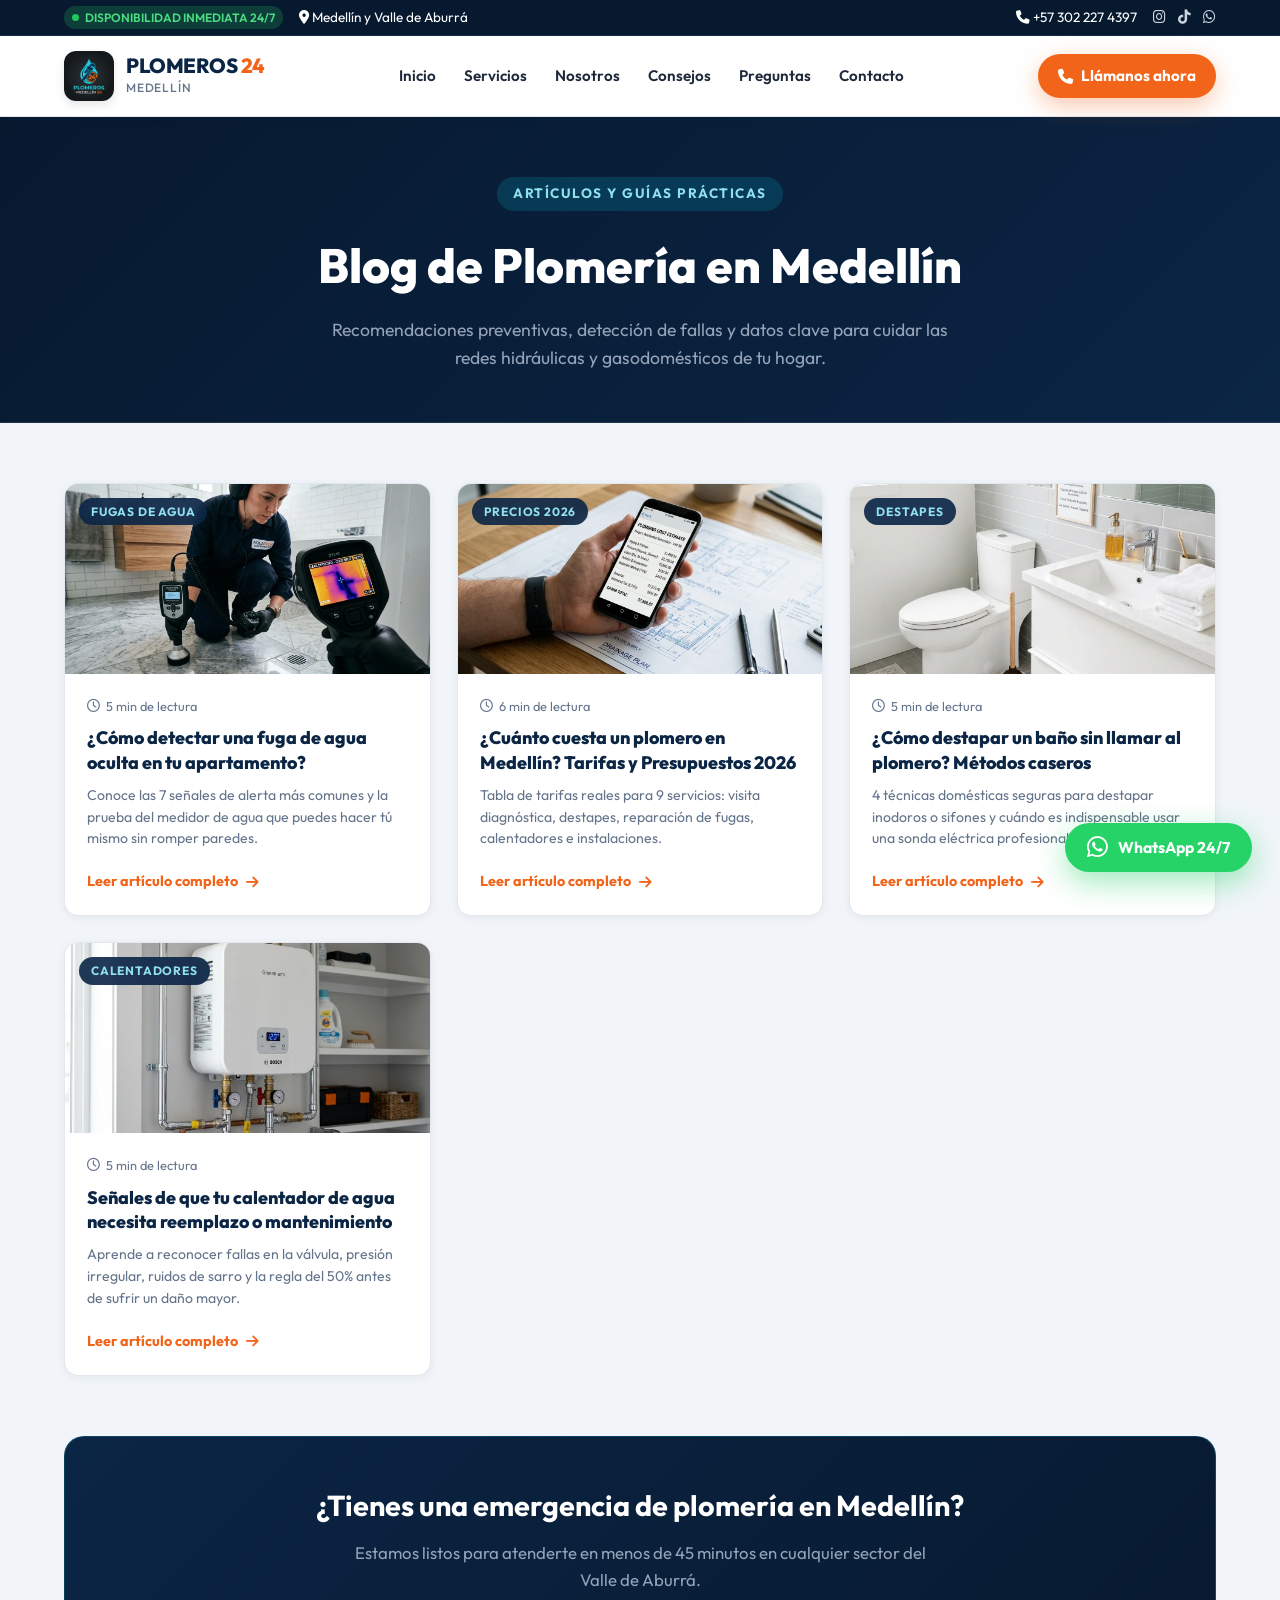
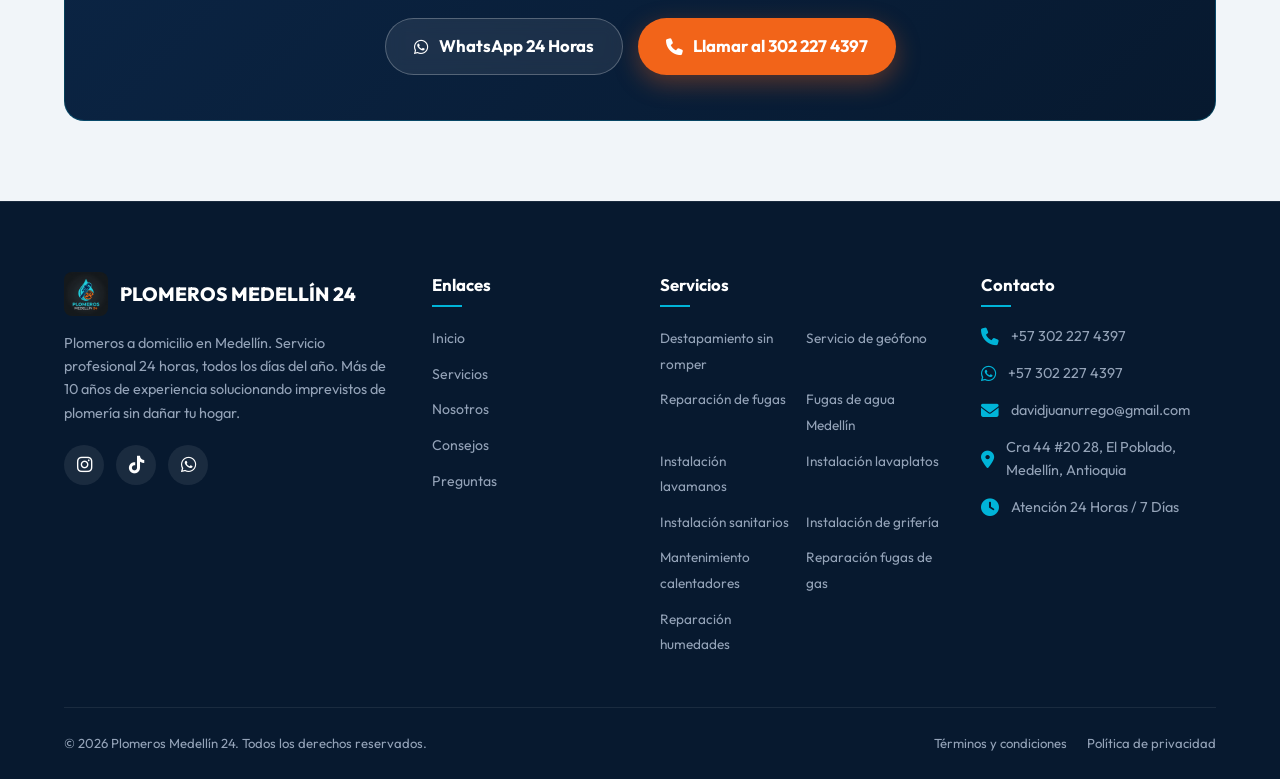
==== commit e187fcae: "feat: add blog section with multiple informative plumbing articles and update main page" ====
--- a/blog/index.html
+++ b/blog/index.html
@@ -277,15 +277,19 @@
           <ul class="footer-contact-list">
             <li>
               <i class="fa-solid fa-phone"></i>
-              <span>+57 302 227 4397</span>
+              <a href="tel:+573022274397">+57 302 227 4397</a>
             </li>
             <li>
               <i class="fa-brands fa-whatsapp"></i>
-              <span>+57 302 227 4397</span>
+              <a href="https://wa.me/573022274397" target="_blank" rel="noopener noreferrer">+57 302 227 4397</a>
+            </li>
+            <li>
+              <i class="fa-solid fa-envelope"></i>
+              <a href="mailto:davidjuanurrego@gmail.com">davidjuanurrego@gmail.com</a>
             </li>
             <li>
               <i class="fa-solid fa-location-dot"></i>
-              <span>Medellín, Antioquia (Área Metropolitana)</span>
+              <span>Cra 44 #20 28, El Poblado, Medellín, Antioquia</span>
             </li>
             <li>
               <i class="fa-solid fa-clock"></i>
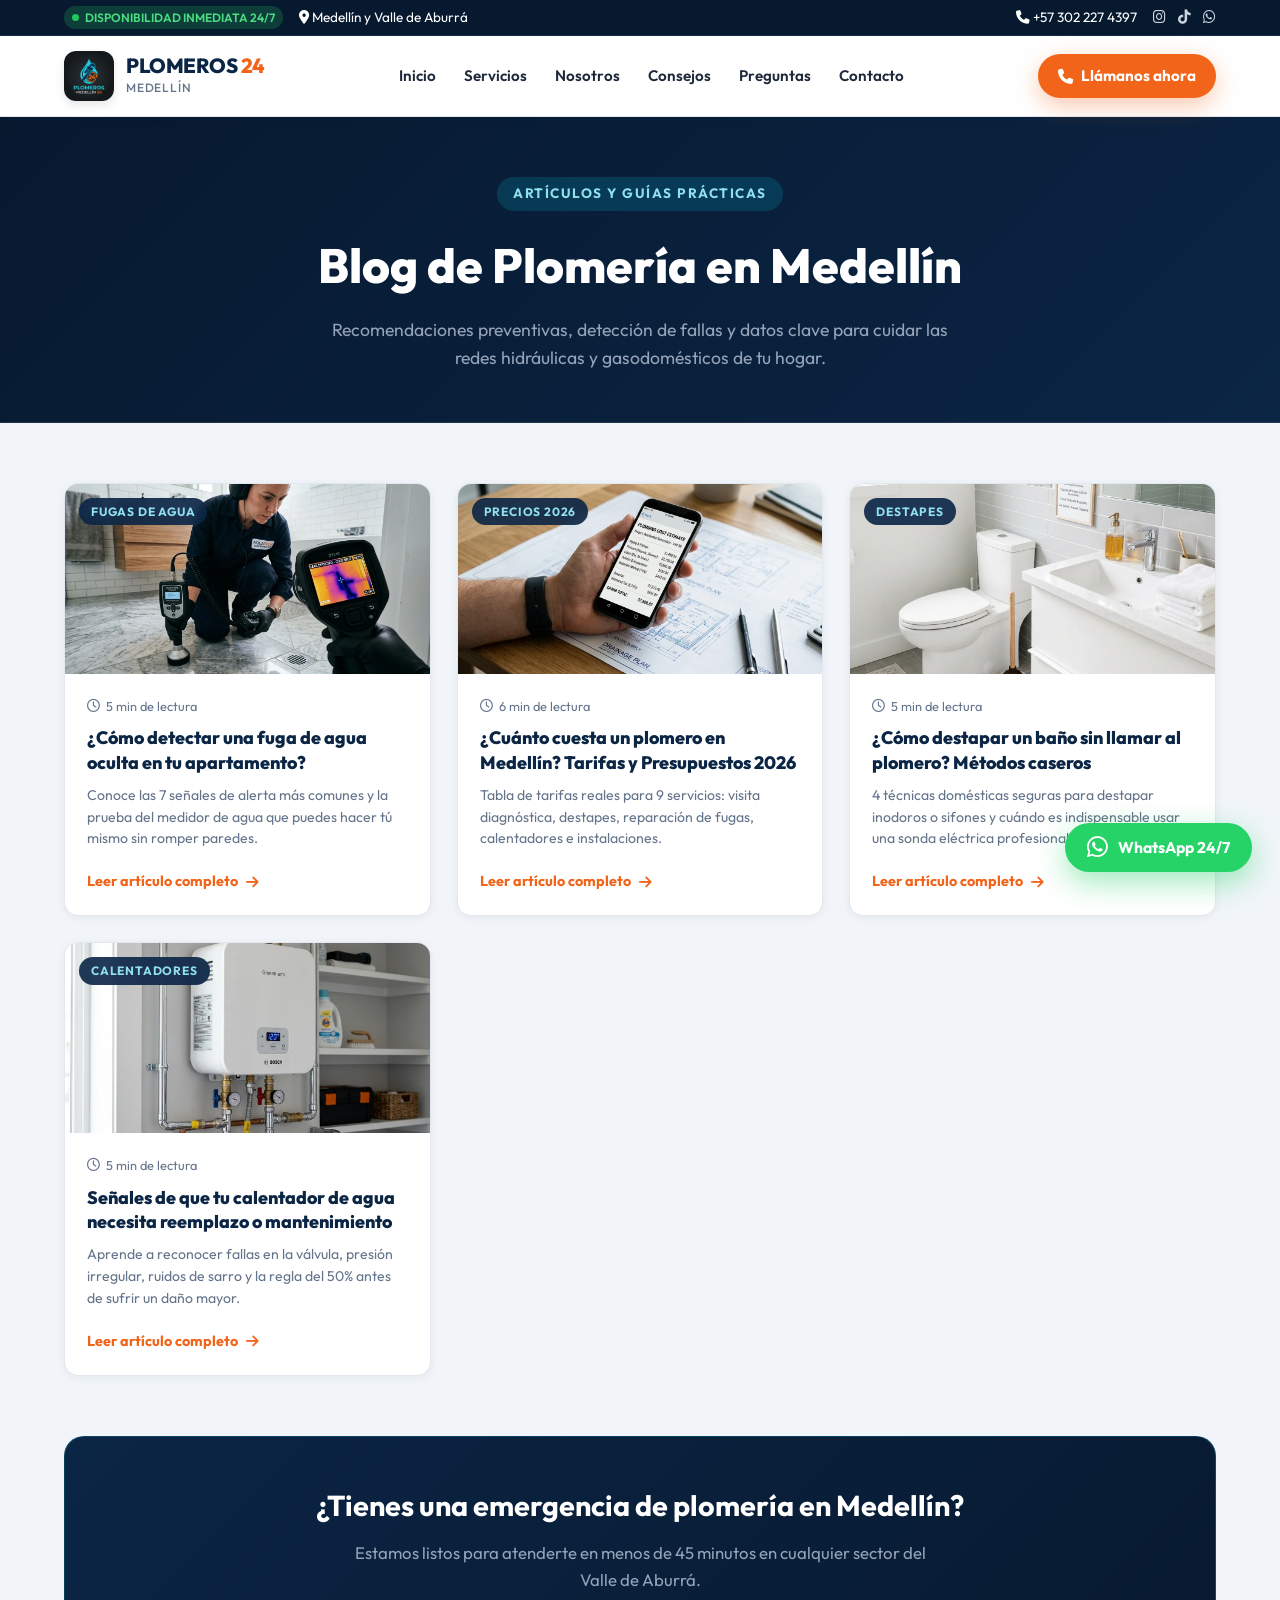
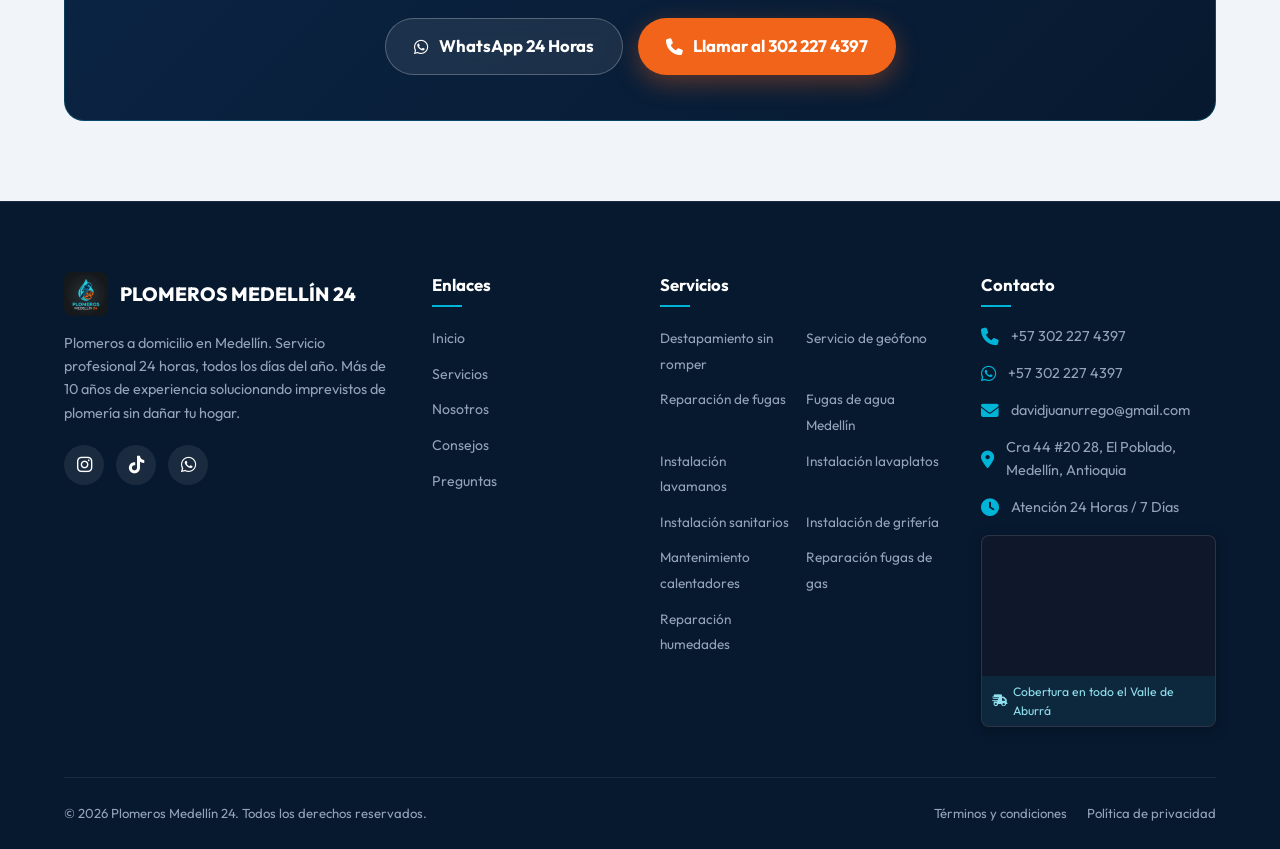
==== commit 1ea2b2c3: "feat: add blog section with informative guides and operational base map on main page" ====
--- a/blog/index.html
+++ b/blog/index.html
@@ -296,6 +296,18 @@
               <span>Atención 24 Horas / 7 Días</span>
             </li>
           </ul>
+
+          <div class="footer-map-card">
+            <iframe 
+              src="https://maps.google.com/maps?q=Cra%2044%20%2320-28%2C%20El%20Poblado%2C%20Medell%C3%ADn%2C%20Antioquia&t=&z=15&ie=UTF8&iwloc=&output=embed" 
+              loading="lazy" 
+              referrerpolicy="no-referrer-when-downgrade"
+              title="Ubicación Plomeros Medellín 24">
+            </iframe>
+            <div class="footer-map-caption">
+              <i class="fa-solid fa-truck-fast"></i> Cobertura en todo el Valle de Aburrá
+            </div>
+          </div>
         </div>
       </div>
 
--- a/css/styles.css
+++ b/css/styles.css
@@ -1013,6 +1013,33 @@
   font-size: 1.1rem;
 }
 
+.footer-map-card {
+  margin-top: 15px;
+  border-radius: var(--radius-sm);
+  overflow: hidden;
+  border: 1px solid rgba(255, 255, 255, 0.12);
+  box-shadow: 0 4px 14px rgba(0, 0, 0, 0.25);
+  background: #0f172a;
+}
+
+.footer-map-card iframe {
+  display: block;
+  width: 100%;
+  height: 140px;
+  border: 0;
+  filter: contrast(102%) brightness(95%);
+}
+
+.footer-map-caption {
+  font-size: 0.76rem;
+  color: var(--accent-cyan-light);
+  padding: 6px 10px;
+  background: rgba(0, 180, 216, 0.1);
+  display: flex;
+  align-items: center;
+  gap: 6px;
+}
+
 .footer-bottom {
   border-top: 1px solid rgba(255, 255, 255, 0.08);
   padding-top: 25px;
@@ -1362,6 +1389,88 @@
   color: var(--accent-orange);
 }
 
+.zones-map-layout {
+  display: grid;
+  grid-template-columns: 1fr 1.3fr;
+  gap: 30px;
+  align-items: center;
+  max-width: 1050px;
+  margin: 35px auto 0;
+  background: var(--bg-alt);
+  padding: 30px;
+  border-radius: var(--radius-lg);
+  border: 1px solid var(--border-color);
+  box-shadow: var(--shadow-sm);
+  text-align: left;
+}
+
+.zones-info-card h3 {
+  font-size: 1.45rem;
+  font-weight: 800;
+  color: var(--primary-blue);
+  margin-bottom: 12px;
+}
+
+.zones-info-card p {
+  color: var(--text-muted);
+  font-size: 0.98rem;
+  line-height: 1.6;
+  margin-bottom: 20px;
+}
+
+.zones-address-badge {
+  display: flex;
+  align-items: flex-start;
+  gap: 12px;
+  background: #ffffff;
+  padding: 14px 18px;
+  border-radius: var(--radius-md);
+  border: 1px solid var(--border-color);
+  margin-bottom: 20px;
+}
+
+.zones-address-badge i {
+  color: var(--accent-orange);
+  font-size: 1.3rem;
+  margin-top: 3px;
+}
+
+.zones-address-badge strong {
+  display: block;
+  color: var(--primary-blue);
+  font-size: 0.95rem;
+}
+
+.zones-address-badge span {
+  font-size: 0.88rem;
+  color: var(--text-muted);
+}
+
+.zones-map-frame {
+  border-radius: var(--radius-md);
+  overflow: hidden;
+  box-shadow: var(--shadow-md);
+  border: 2px solid #ffffff;
+  height: 280px;
+}
+
+.zones-map-frame iframe {
+  width: 100%;
+  height: 100%;
+  border: 0;
+  display: block;
+}
+
+@media (max-width: 860px) {
+  .zones-map-layout {
+    grid-template-columns: 1fr;
+    padding: 20px;
+  }
+  .zones-map-frame {
+    height: 240px;
+  }
+}
+
 /* ==================== RESPONSIVE DESIGN ==================== */
 @media (max-width: 1024px) {
   .hero-grid {
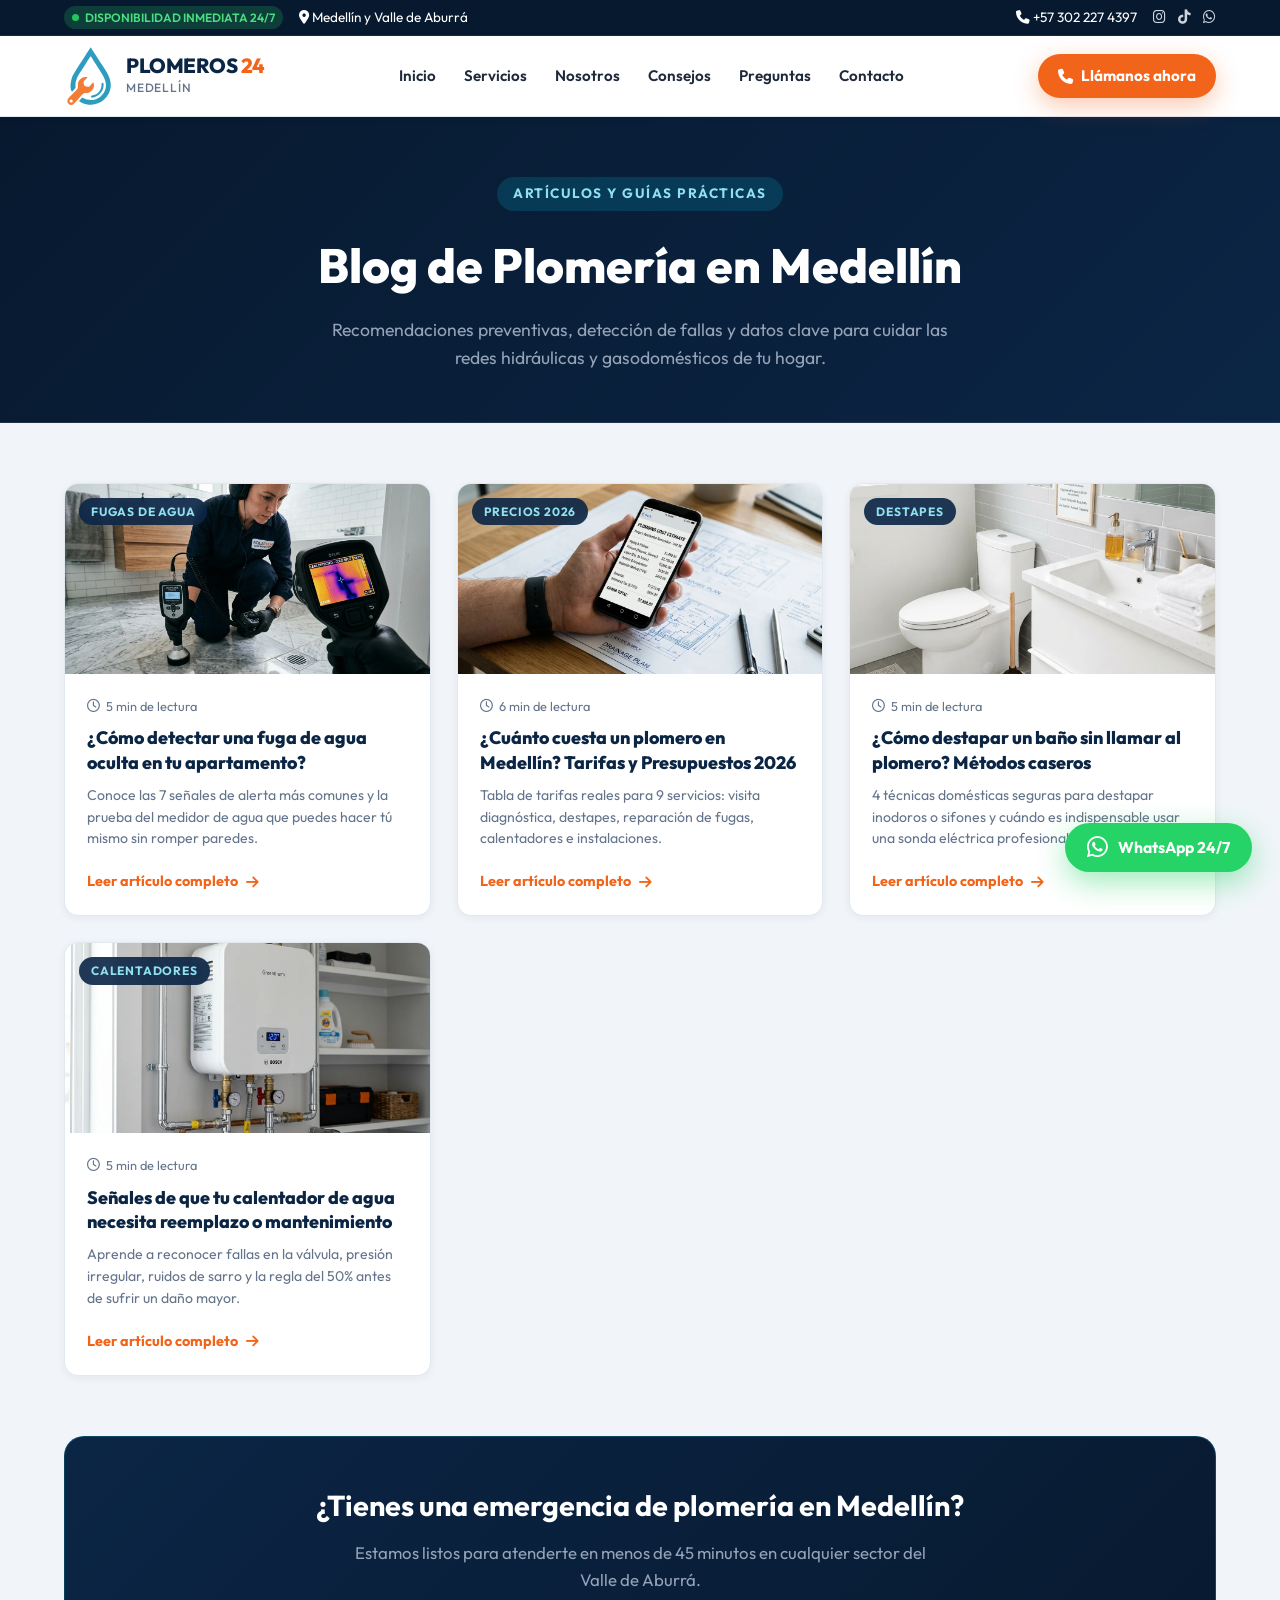
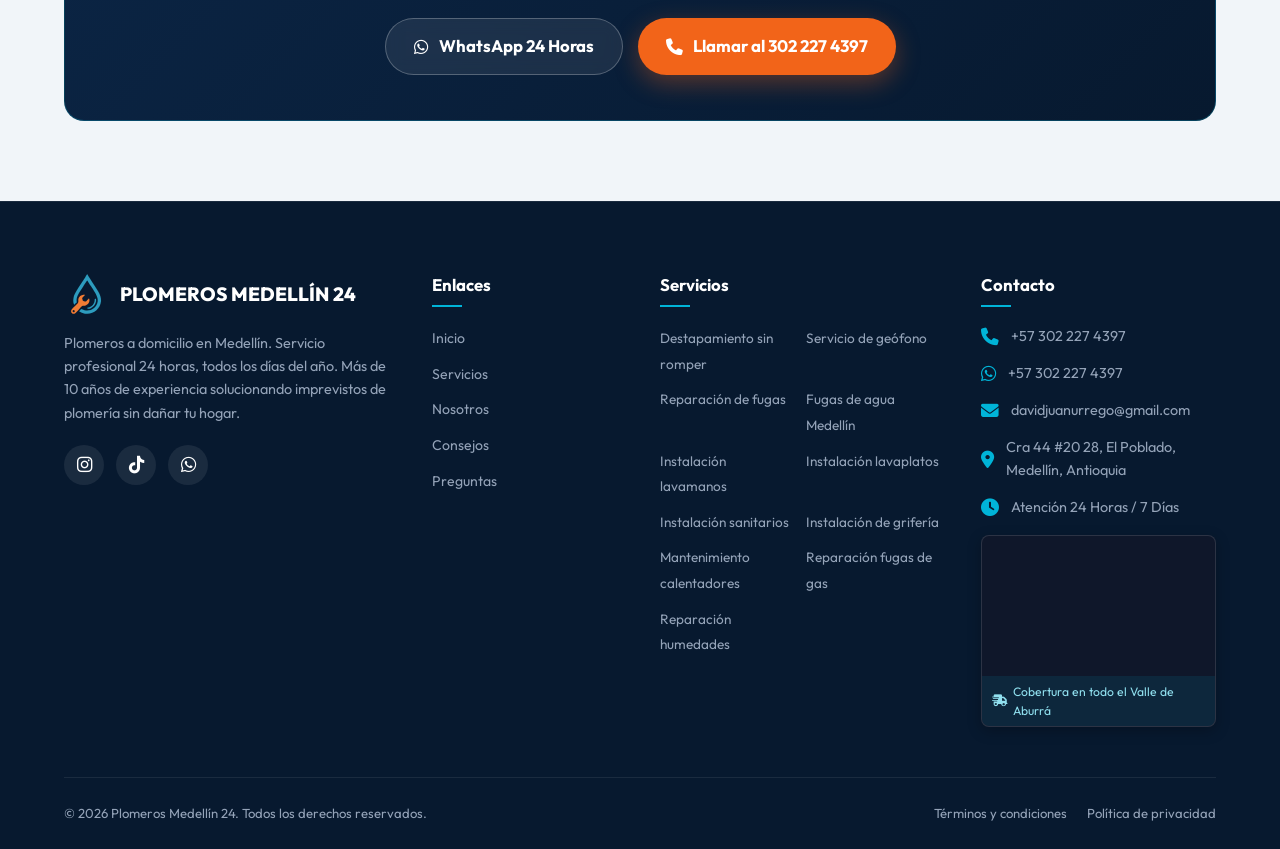
==== commit 9cbf7137: "feat: add blog section with informative articles, styling, and logo assets" ====
--- a/blog/index.html
+++ b/blog/index.html
@@ -7,7 +7,7 @@
   <title>Blog de Plomería Medellín | Consejos, Guías y Precios 2026</title>
   <meta name="description"
     content="Blog oficial de Plomeros Medellín 24: Consejos expertos sobre cómo detectar fugas ocultas, precios reales de plomería 2026, cómo destapar baños y cuándo cambiar tu calentador.">
-  <link rel="icon" type="image/webp" href="../images/logo.webp">
+  <link rel="icon" type="image/svg+xml" href="../images/logo.svg">
 
   <!-- Google Fonts: Outfit -->
   <link rel="preconnect" href="https://fonts.googleapis.com">
@@ -87,7 +87,7 @@
   <header class="header">
     <div class="container navbar">
       <a href="../index.html" class="logo-brand">
-        <img src="../images/logo.webp" alt="Logo Plomeros Medellín 24" class="logo-img">
+        <img src="../images/logo.svg" alt="Logo Plomeros Medellín 24" class="logo-img">
         <div class="logo-text-wrap">
           <span class="brand-title">PLOMEROS <span>24</span></span>
           <span class="brand-tagline">MEDELLÍN</span>
@@ -227,7 +227,7 @@
       <div class="footer-top-grid">
         <div class="footer-brand">
           <div class="footer-logo-row">
-            <img src="../images/logo.webp" alt="Logo Plomeros Medellín 24" class="footer-logo-img">
+            <img src="../images/logo.svg" alt="Logo Plomeros Medellín 24" class="footer-logo-img">
             <h3>PLOMEROS MEDELLÍN 24</h3>
           </div>
           <p>
--- a/css/styles.css
+++ b/css/styles.css
@@ -79,7 +79,8 @@
   align-items: center;
 }
 
-.top-notice-left, .top-notice-right {
+.top-notice-left,
+.top-notice-right {
   display: flex;
   align-items: center;
   gap: 16px;
@@ -106,9 +107,20 @@
 }
 
 @keyframes pulse {
-  0% { transform: scale(0.95); box-shadow: 0 0 0 0 rgba(34, 197, 94, 0.7); }
-  70% { transform: scale(1.1); box-shadow: 0 0 0 8px rgba(34, 197, 94, 0); }
-  100% { transform: scale(0.95); box-shadow: 0 0 0 0 rgba(34, 197, 94, 0); }
+  0% {
+    transform: scale(0.95);
+    box-shadow: 0 0 0 0 rgba(34, 197, 94, 0.7);
+  }
+
+  70% {
+    transform: scale(1.1);
+    box-shadow: 0 0 0 8px rgba(34, 197, 94, 0);
+  }
+
+  100% {
+    transform: scale(0.95);
+    box-shadow: 0 0 0 0 rgba(34, 197, 94, 0);
+  }
 }
 
 .social-top-links {
@@ -153,10 +165,8 @@
 
 .logo-img {
   width: 50px;
-  height: 50px;
-  border-radius: 12px;
+  height: 100%;
   object-fit: cover;
-  box-shadow: 0 4px 10px rgba(0,0,0,0.1);
 }
 
 .logo-text-wrap {
@@ -1088,8 +1098,15 @@
 }
 
 @keyframes floatPulse {
-  0%, 100% { transform: translateY(0); }
-  50% { transform: translateY(-7px); }
+
+  0%,
+  100% {
+    transform: translateY(0);
+  }
+
+  50% {
+    transform: translateY(-7px);
+  }
 }
 
 /* ==================== BLOG & GUIAS DE PLOMERIA ==================== */
@@ -1466,6 +1483,7 @@
     grid-template-columns: 1fr;
     padding: 20px;
   }
+
   .zones-map-frame {
     height: 240px;
   }
@@ -1477,19 +1495,24 @@
     grid-template-columns: 1fr;
     gap: 40px;
   }
+
   .hero-image-wrap {
     max-width: 550px;
     margin: 0 auto;
   }
+
   .banner-grid {
     grid-template-columns: 1fr;
   }
+
   .company-detailed-grid {
     grid-template-columns: 1fr;
   }
+
   .steps-grid {
     grid-template-columns: repeat(2, 1fr);
   }
+
   .footer-top-grid {
     grid-template-columns: repeat(2, 1fr);
   }
@@ -1499,9 +1522,11 @@
   .top-notice-bar {
     display: none;
   }
+
   .mobile-toggle {
     display: block;
   }
+
   .nav-links {
     display: none;
     position: absolute;
@@ -1515,48 +1540,60 @@
     border-bottom: 1px solid var(--border-color);
     gap: 18px;
   }
+
   .nav-links.active {
     display: flex;
   }
+
   .nav-actions .btn-header-call {
     display: none;
   }
+
   .hero-title {
     font-size: 2.3rem;
   }
+
   .services-grid {
     grid-template-columns: 1fr;
   }
+
   .gallery-strip-grid {
     grid-template-columns: 1fr;
   }
+
   .testimonials-grid {
     grid-template-columns: 1fr;
   }
+
   .blog-grid {
     grid-template-columns: 1fr;
   }
+
   .company-highlights-list {
     grid-template-columns: 1fr;
   }
+
   .footer-top-grid {
     grid-template-columns: 1fr;
   }
+
   .footer-bottom {
     flex-direction: column;
     gap: 12px;
     text-align: center;
   }
+
   .cta-strip-inner {
     text-align: center;
     justify-content: center;
   }
+
   .floating-whatsapp-btn span {
     display: none;
   }
+
   .floating-whatsapp-btn {
     padding: 15px;
     border-radius: 50%;
   }
-}
-
+}
